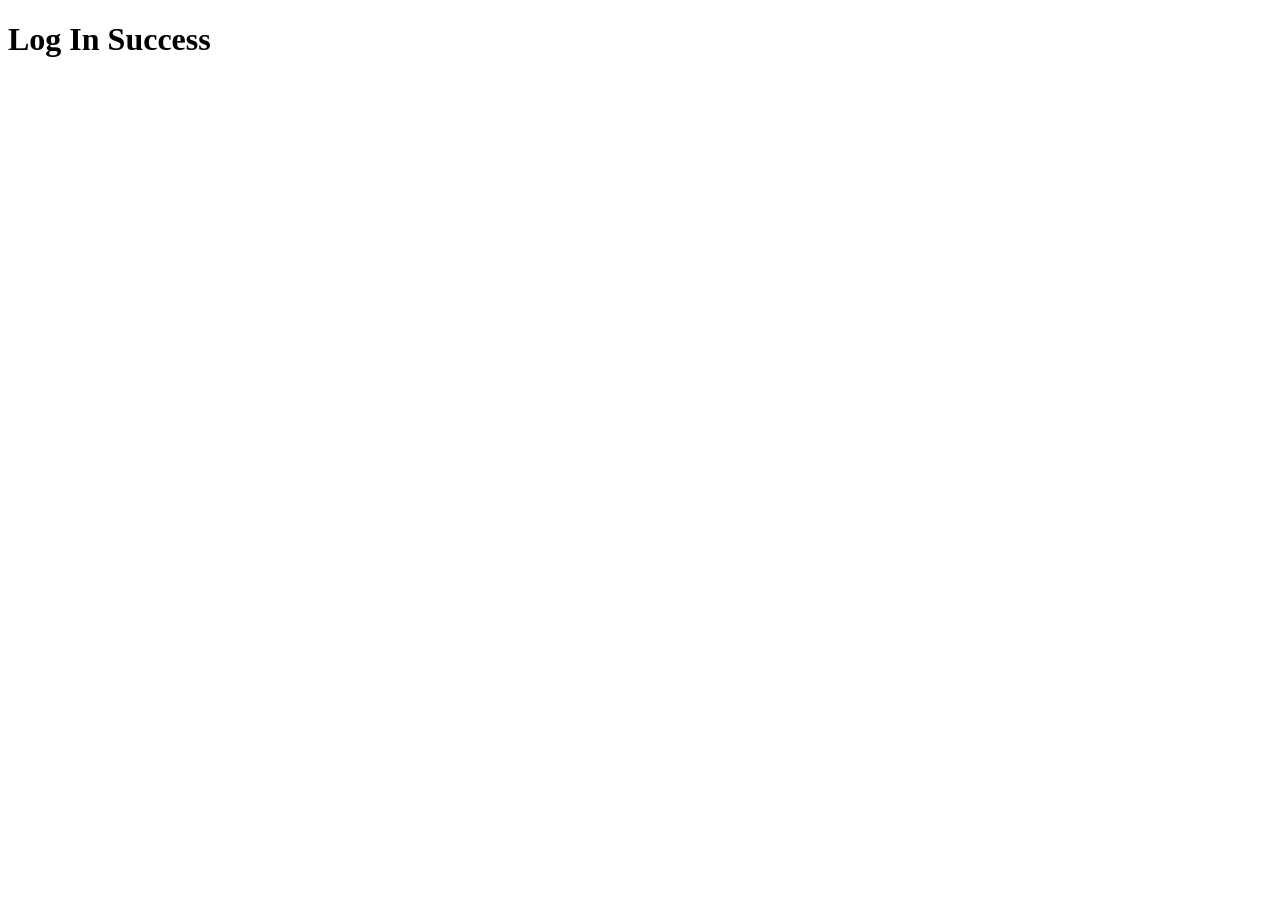
==== frontend/pages/dashboard.html @ 5419ca9b "Register Page UI Done" ====
<!doctype html>
<html lang="en">
  <head>
    <meta charset="UTF-8" />
    <meta name="viewport" content="width=device-width, initial-scale=1.0" />
    <title>Dashboard</title>
  </head>
  <body>
    <h1>Log In Success</h1>
  </body>
</html>
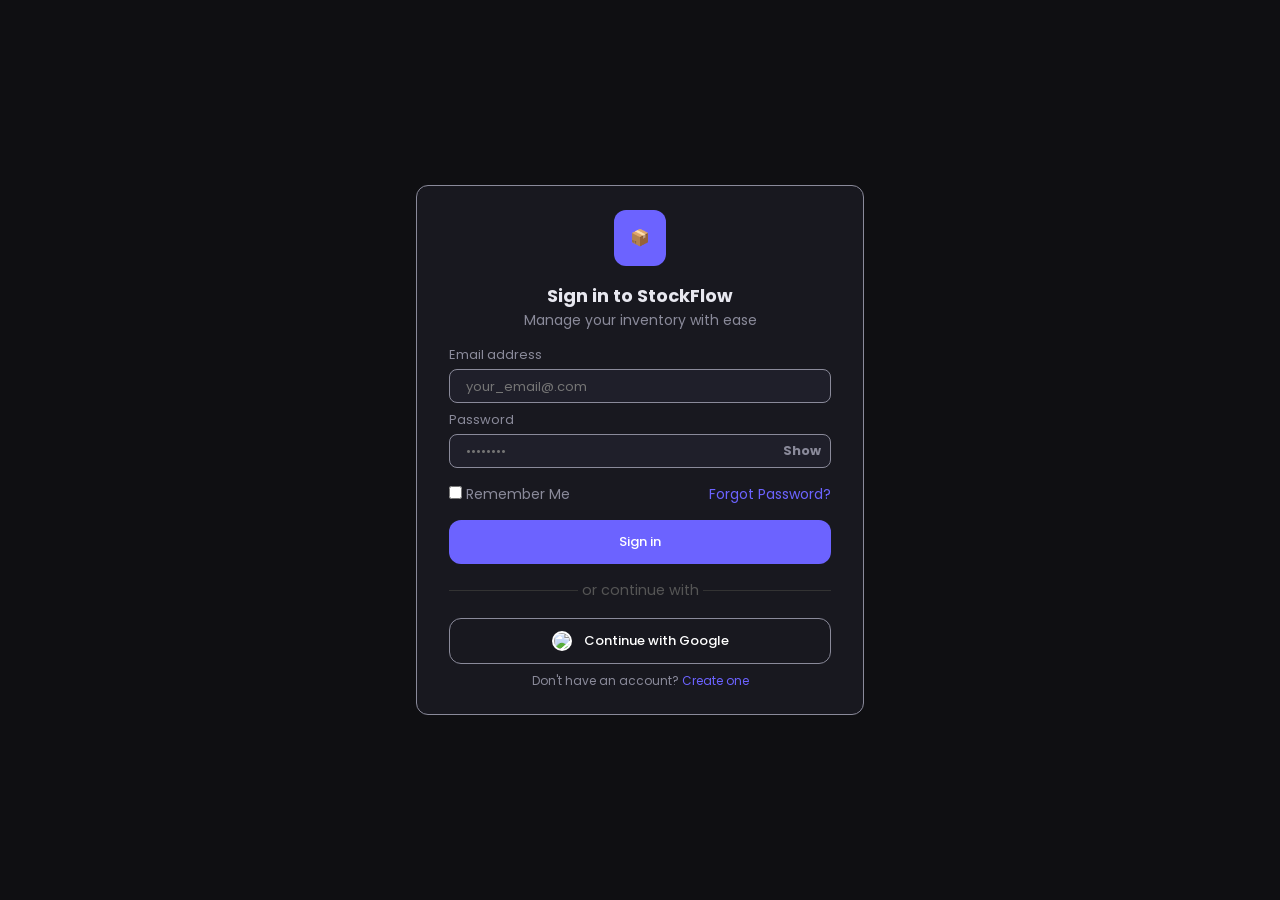
==== commit cf8415a7: "Register and Log In is Working" ====
--- a/frontend/pages/dashboard.html
+++ b/frontend/pages/dashboard.html
@@ -6,6 +6,7 @@
     <title>Dashboard</title>
   </head>
   <body>
-    <h1>Log In Success</h1>
+    <h1>Welcome, <span id="user-display-name">Guest</span>!</h1>
   </body>
+  <script src="../js/dashboard.js"></script>
 </html>
